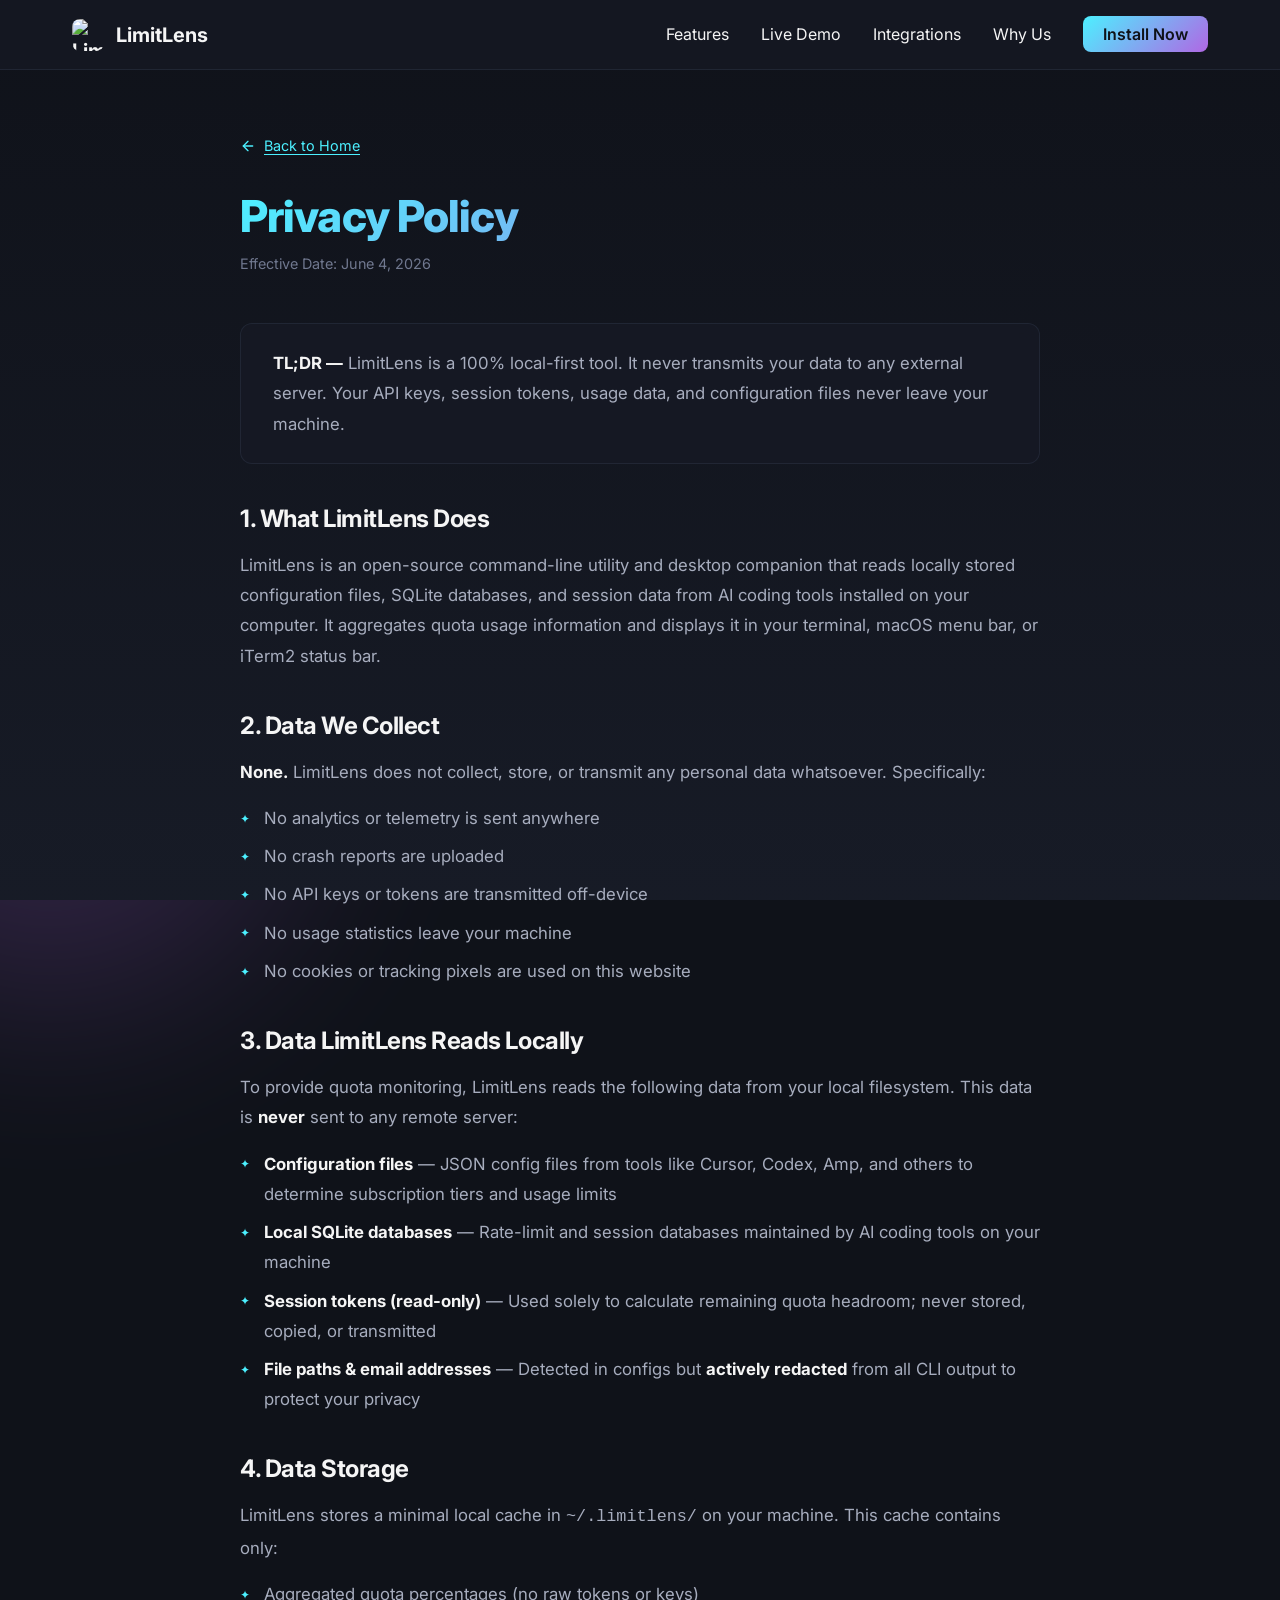
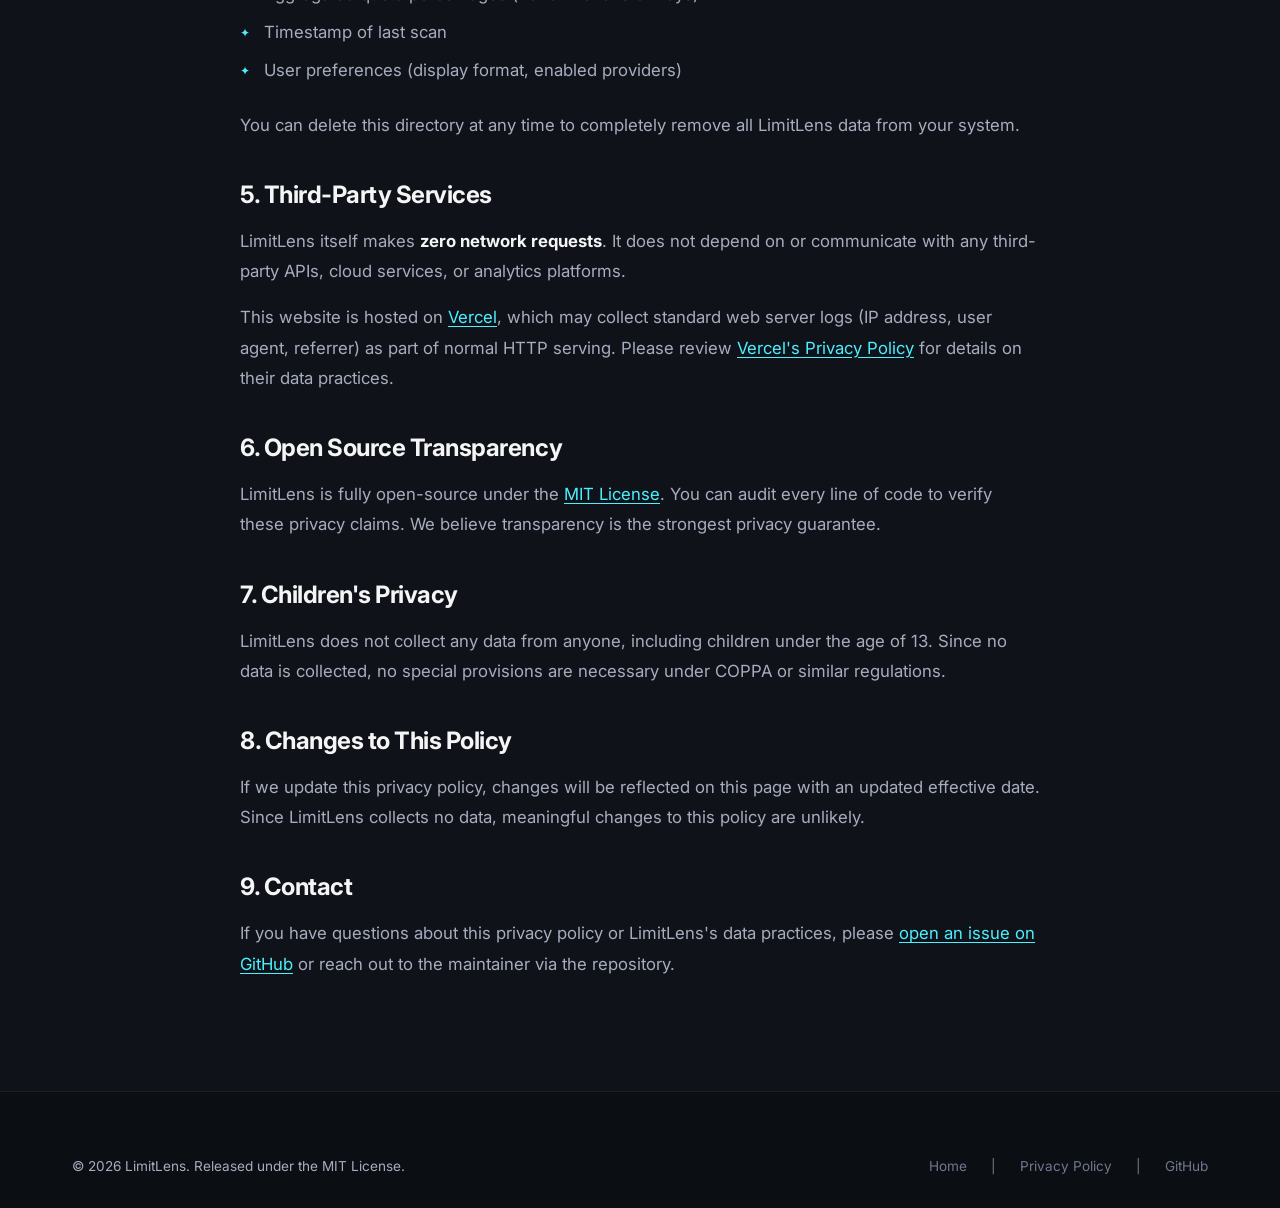
==== site/privacy.html @ b3d262dd "feat: add landing page site/ + Vercel hosting + privacy policy - Add site/ directory with index.html" ====
<!DOCTYPE html>
<html lang="en">
<head>
  <meta charset="UTF-8">
  <meta name="viewport" content="width=device-width, initial-scale=1.0">
  <title>Privacy Policy — LimitLens</title>

  <!-- SEO Meta Tags -->
  <meta name="description" content="LimitLens Privacy Policy. Learn how LimitLens handles your data — spoiler: everything stays on your machine.">
  <meta name="robots" content="index, follow">

  <!-- Open Graph -->
  <meta property="og:type" content="website">
  <meta property="og:title" content="Privacy Policy — LimitLens">
  <meta property="og:description" content="LimitLens is a 100% local-first tool. No data leaves your machine. Read our full privacy policy.">

  <!-- Favicon -->
  <link rel="icon" type="image/png" href="assets/limitlens_logo.png">

  <!-- Stylesheets -->
  <link rel="stylesheet" href="style.css">

  <style>
    /* Privacy-page-specific styles */
    .privacy-page {
      padding-top: calc(var(--nav-height) + 4rem);
      padding-bottom: 6rem;
      min-height: 100vh;
    }
    .privacy-content {
      max-width: 800px;
      margin: 0 auto;
    }
    .privacy-content h1 {
      font-size: 2.75rem;
      font-weight: 800;
      margin-bottom: 0.5rem;
      background: var(--gradient-primary);
      -webkit-background-clip: text;
      -webkit-text-fill-color: transparent;
    }
    .privacy-content .effective-date {
      color: var(--text-muted);
      font-size: 0.9rem;
      margin-bottom: 3rem;
      display: block;
    }
    .privacy-content h2 {
      font-size: 1.5rem;
      margin-top: 2.5rem;
      margin-bottom: 1rem;
      color: var(--text-primary);
      background: none;
      -webkit-background-clip: unset;
      -webkit-text-fill-color: unset;
    }
    .privacy-content p,
    .privacy-content li {
      color: var(--text-secondary);
      font-size: 1.05rem;
      line-height: 1.8;
      margin-bottom: 1rem;
    }
    .privacy-content ul {
      list-style: none;
      padding-left: 0;
      margin-bottom: 1.5rem;
    }
    .privacy-content li {
      padding-left: 1.5rem;
      position: relative;
      margin-bottom: 0.5rem;
    }
    .privacy-content li::before {
      content: "✦";
      position: absolute;
      left: 0;
      color: var(--accent-cyan);
      font-size: 0.75rem;
      top: 0.3rem;
    }
    .privacy-content strong {
      color: var(--text-primary);
    }
    .privacy-content a {
      color: var(--accent-cyan);
      text-decoration: underline;
      text-underline-offset: 3px;
    }
    .privacy-content a:hover {
      opacity: 0.8;
    }
    .privacy-highlight {
      background: var(--bg-glass);
      border: 1px solid var(--border-glass);
      border-radius: 12px;
      padding: 1.5rem 2rem;
      margin: 2rem 0;
      backdrop-filter: blur(8px);
      -webkit-backdrop-filter: blur(8px);
    }
    .privacy-highlight p {
      margin-bottom: 0;
    }
    .back-link {
      display: inline-flex;
      align-items: center;
      gap: 0.5rem;
      color: var(--text-muted);
      font-size: 0.9rem;
      margin-bottom: 2rem;
      transition: color 0.2s ease;
    }
    .back-link:hover {
      color: var(--accent-cyan);
    }
  </style>
</head>
<body>

  <!-- Background Orbs -->
  <div class="bg-orb orb-1"></div>
  <div class="bg-orb orb-2"></div>

  <!-- Navigation -->
  <nav class="navbar" id="navbar">
    <div class="container">
      <a href="/" class="nav-logo">
        <img src="assets/limitlens_logo.png" alt="LimitLens Logo">
        <span>LimitLens</span>
      </a>
      <ul class="nav-links" id="nav-links">
        <li><a href="/#features">Features</a></li>
        <li><a href="/#demo">Live Demo</a></li>
        <li><a href="/#integrations">Integrations</a></li>
        <li><a href="/#compare">Why Us</a></li>
        <li><a href="/#install" class="nav-btn">Install Now</a></li>
      </ul>
      <div class="menu-toggle" id="menu-toggle" aria-label="Toggle Menu" role="button" tabindex="0">
        <span></span>
        <span></span>
        <span></span>
      </div>
    </div>
  </nav>

  <!-- Privacy Policy Content -->
  <section class="privacy-page">
    <div class="container">
      <div class="privacy-content">

        <a href="/" class="back-link">
          <svg width="16" height="16" viewBox="0 0 24 24" fill="none" stroke="currentColor" stroke-width="2" stroke-linecap="round" stroke-linejoin="round"><line x1="19" y1="12" x2="5" y2="12"></line><polyline points="12 19 5 12 12 5"></polyline></svg>
          Back to Home
        </a>

        <h1>Privacy Policy</h1>
        <span class="effective-date">Effective Date: June 4, 2026</span>

        <div class="privacy-highlight">
          <p><strong>TL;DR —</strong> LimitLens is a 100% local-first tool. It never transmits your data to any external server. Your API keys, session tokens, usage data, and configuration files never leave your machine.</p>
        </div>

        <h2>1. What LimitLens Does</h2>
        <p>LimitLens is an open-source command-line utility and desktop companion that reads locally stored configuration files, SQLite databases, and session data from AI coding tools installed on your computer. It aggregates quota usage information and displays it in your terminal, macOS menu bar, or iTerm2 status bar.</p>

        <h2>2. Data We Collect</h2>
        <p><strong>None.</strong> LimitLens does not collect, store, or transmit any personal data whatsoever. Specifically:</p>
        <ul>
          <li>No analytics or telemetry is sent anywhere</li>
          <li>No crash reports are uploaded</li>
          <li>No API keys or tokens are transmitted off-device</li>
          <li>No usage statistics leave your machine</li>
          <li>No cookies or tracking pixels are used on this website</li>
        </ul>

        <h2>3. Data LimitLens Reads Locally</h2>
        <p>To provide quota monitoring, LimitLens reads the following data from your local filesystem. This data is <strong>never</strong> sent to any remote server:</p>
        <ul>
          <li><strong>Configuration files</strong> — JSON config files from tools like Cursor, Codex, Amp, and others to determine subscription tiers and usage limits</li>
          <li><strong>Local SQLite databases</strong> — Rate-limit and session databases maintained by AI coding tools on your machine</li>
          <li><strong>Session tokens (read-only)</strong> — Used solely to calculate remaining quota headroom; never stored, copied, or transmitted</li>
          <li><strong>File paths &amp; email addresses</strong> — Detected in configs but <strong>actively redacted</strong> from all CLI output to protect your privacy</li>
        </ul>

        <h2>4. Data Storage</h2>
        <p>LimitLens stores a minimal local cache in <code>~/.limitlens/</code> on your machine. This cache contains only:</p>
        <ul>
          <li>Aggregated quota percentages (no raw tokens or keys)</li>
          <li>Timestamp of last scan</li>
          <li>User preferences (display format, enabled providers)</li>
        </ul>
        <p>You can delete this directory at any time to completely remove all LimitLens data from your system.</p>

        <h2>5. Third-Party Services</h2>
        <p>LimitLens itself makes <strong>zero network requests</strong>. It does not depend on or communicate with any third-party APIs, cloud services, or analytics platforms.</p>
        <p>This website is hosted on <a href="https://vercel.com" target="_blank" rel="noopener">Vercel</a>, which may collect standard web server logs (IP address, user agent, referrer) as part of normal HTTP serving. Please review <a href="https://vercel.com/legal/privacy-policy" target="_blank" rel="noopener">Vercel's Privacy Policy</a> for details on their data practices.</p>

        <h2>6. Open Source Transparency</h2>
        <p>LimitLens is fully open-source under the <a href="https://github.com/salauddinn/limitlens/blob/main/LICENSE" target="_blank" rel="noopener">MIT License</a>. You can audit every line of code to verify these privacy claims. We believe transparency is the strongest privacy guarantee.</p>

        <h2>7. Children's Privacy</h2>
        <p>LimitLens does not collect any data from anyone, including children under the age of 13. Since no data is collected, no special provisions are necessary under COPPA or similar regulations.</p>

        <h2>8. Changes to This Policy</h2>
        <p>If we update this privacy policy, changes will be reflected on this page with an updated effective date. Since LimitLens collects no data, meaningful changes to this policy are unlikely.</p>

        <h2>9. Contact</h2>
        <p>If you have questions about this privacy policy or LimitLens's data practices, please <a href="https://github.com/salauddinn/limitlens/issues" target="_blank" rel="noopener">open an issue on GitHub</a> or reach out to the maintainer via the repository.</p>

      </div>
    </div>
  </section>

  <!-- Footer -->
  <footer class="footer">
    <div class="container">
      <div class="footer-bottom" style="border-top: none; padding-top: 0;">
        <p>&copy; 2026 LimitLens. Released under the MIT License.</p>
        <div class="footer-bottom-links">
          <a href="/">Home</a>
          <span style="color: var(--text-muted);">|</span>
          <a href="privacy.html">Privacy Policy</a>
          <span style="color: var(--text-muted);">|</span>
          <a href="https://github.com/salauddinn/limitlens" target="_blank" rel="noopener">GitHub</a>
        </div>
      </div>
    </div>
  </footer>

  <!-- Mobile menu toggle script -->
  <script>
    const menuToggle = document.getElementById('menu-toggle');
    const navLinks = document.getElementById('nav-links');
    if (menuToggle && navLinks) {
      menuToggle.addEventListener('click', () => navLinks.classList.toggle('active'));
    }
  </script>
</body>
</html>
---- site/style.css ----
/* LimitLens CSS Stylesheet
   Designed for premium dark mode with rich glassmorphism & accent glows. */

@import url('https://fonts.googleapis.com/css2?family=Inter:wght@300;400;500;600;700;800&family=JetBrains+Mono:wght@400;500;600&display=swap');

:root {
  /* Color Palette */
  --bg-primary: hsl(224, 25%, 8%);
  --bg-secondary: hsl(224, 25%, 12%);
  --bg-card: hsl(224, 22%, 15%);
  --bg-glass: hsla(224, 25%, 12%, 0.7);
  --border-glass: hsla(224, 20%, 30%, 0.3);
  --border-active: hsla(185, 100%, 65%, 0.5);
  
  --accent-cyan: hsl(185, 100%, 65%);
  --accent-purple: hsl(275, 70%, 65%);
  --accent-gold: hsl(40, 80%, 65%);
  --accent-red: hsl(355, 75%, 60%);
  --accent-green: hsl(145, 65%, 55%);
  
  --text-primary: hsl(0, 0%, 96%);
  --text-secondary: hsl(224, 15%, 70%);
  --text-muted: hsl(224, 12%, 50%);
  
  --gradient-primary: linear-gradient(135deg, var(--accent-cyan), var(--accent-purple));
  --gradient-dark: linear-gradient(180deg, var(--bg-primary), var(--bg-secondary));
  --glow-shadow: 0 0 30px hsla(185, 100%, 65%, 0.15);
  
  /* Typography */
  --font-sans: 'Inter', -apple-system, BlinkMacSystemFont, "Segoe UI", Roboto, Helvetica, Arial, sans-serif;
  --font-mono: 'JetBrains Mono', SFMono-Regular, Consolas, "Liberation Mono", Menlo, monospace;
  
  /* Layout */
  --container-width: 1200px;
  --nav-height: 70px;
}

/* Base resets & scrollbar */
* {
  box-sizing: border-box;
  margin: 0;
  padding: 0;
}

html {
  scroll-behavior: smooth;
  background-color: var(--bg-primary);
  color: var(--text-primary);
  font-family: var(--font-sans);
  font-size: 16px;
  line-height: 1.6;
}

body {
  min-height: 100vh;
  overflow-x: hidden;
  background: var(--gradient-dark);
  background-attachment: fixed;
}

/* Custom Scrollbar */
::-webkit-scrollbar {
  width: 10px;
}
::-webkit-scrollbar-track {
  background: var(--bg-primary);
}
::-webkit-scrollbar-thumb {
  background: var(--bg-card);
  border-radius: 5px;
  border: 2px solid var(--bg-primary);
}
::-webkit-scrollbar-thumb:hover {
  background: var(--text-muted);
}

a {
  color: inherit;
  text-decoration: none;
  transition: color 0.2s ease, opacity 0.2s ease;
}

/* Typography elements */
h1, h2, h3, h4 {
  font-weight: 700;
  line-height: 1.25;
  letter-spacing: -0.02em;
}

p {
  color: var(--text-secondary);
}

.container {
  max-width: var(--container-width);
  margin: 0 auto;
  padding: 0 2rem;
}

/* Helper sections */
.section {
  padding: 6rem 0;
}
.section-header {
  text-align: center;
  max-width: 650px;
  margin: 0 auto 4rem auto;
}
.section-header h2 {
  font-size: 2.5rem;
  margin-bottom: 1rem;
  background: var(--gradient-primary);
  -webkit-background-clip: text;
  -webkit-text-fill-color: transparent;
}
.section-header p {
  font-size: 1.125rem;
}

/* Interactive Navigation Bar */
.navbar {
  position: fixed;
  top: 0;
  left: 0;
  right: 0;
  height: var(--nav-height);
  background-color: var(--bg-glass);
  backdrop-filter: blur(12px);
  -webkit-backdrop-filter: blur(12px);
  border-bottom: 1px solid var(--border-glass);
  z-index: 1000;
  transition: background-color 0.3s ease;
}
.navbar .container {
  display: flex;
  justify-content: space-between;
  align-items: center;
  height: 100%;
}
.nav-logo {
  display: flex;
  align-items: center;
  gap: 0.75rem;
  font-weight: 700;
  font-size: 1.25rem;
}
.nav-logo img {
  width: 32px;
  height: 32px;
  border-radius: 8px;
}
.nav-links {
  display: flex;
  gap: 2rem;
  list-style: none;
  align-items: center;
}
.nav-links a:hover {
  color: var(--accent-cyan);
}
.nav-btn {
  background: var(--gradient-primary);
  color: hsl(224, 25%, 8%);
  padding: 0.5rem 1.25rem;
  border-radius: 8px;
  font-weight: 600;
  transition: transform 0.2s ease, box-shadow 0.2s ease;
}
.nav-btn:hover {
  transform: translateY(-2px);
  box-shadow: 0 4px 15px hsla(185, 100%, 65%, 0.3);
  color: hsl(224, 25%, 8%);
}
.menu-toggle {
  display: none;
  flex-direction: column;
  gap: 5px;
  cursor: pointer;
}
.menu-toggle span {
  width: 25px;
  height: 3px;
  background-color: var(--text-primary);
  border-radius: 3px;
  transition: 0.3s;
}

/* Background Radial Orbs */
.bg-orb {
  position: absolute;
  width: 500px;
  height: 500px;
  border-radius: 50%;
  filter: blur(100px);
  z-index: -1;
  pointer-events: none;
  opacity: 0.2;
}
.orb-1 {
  background: var(--accent-cyan);
  top: -100px;
  right: -100px;
}
.orb-2 {
  background: var(--accent-purple);
  top: 500px;
  left: -200px;
}

/* Hero Section */
.hero {
  position: relative;
  padding-top: calc(var(--nav-height) + 4rem);
  padding-bottom: 6rem;
  overflow: hidden;
}
.hero-grid {
  display: grid;
  grid-template-columns: 1.1fr 0.9fr;
  gap: 4rem;
  align-items: center;
}
.hero-content h1 {
  font-size: 3.75rem;
  font-weight: 800;
  line-height: 1.15;
  margin-bottom: 1.5rem;
}
.hero-content h1 span {
  background: var(--gradient-primary);
  -webkit-background-clip: text;
  -webkit-text-fill-color: transparent;
}
.hero-content p {
  font-size: 1.25rem;
  margin-bottom: 2.5rem;
  max-width: 540px;
}
.hero-ctas {
  display: flex;
  gap: 1rem;
  margin-bottom: 2rem;
}
.btn-primary {
  background: var(--gradient-primary);
  color: var(--bg-primary);
  padding: 0.85rem 2rem;
  border-radius: 10px;
  font-weight: 600;
  font-size: 1rem;
  display: inline-flex;
  align-items: center;
  gap: 0.5rem;
  box-shadow: 0 4px 20px hsla(185, 100%, 65%, 0.25);
  transition: transform 0.2s ease, box-shadow 0.2s ease;
}
.btn-primary:hover {
  transform: translateY(-2px);
  box-shadow: 0 6px 25px hsla(185, 100%, 65%, 0.4);
  color: var(--bg-primary);
}
.btn-secondary {
  border: 1px solid var(--border-glass);
  background-color: var(--bg-glass);
  color: var(--text-primary);
  padding: 0.85rem 2rem;
  border-radius: 10px;
  font-weight: 600;
  font-size: 1rem;
  display: inline-flex;
  align-items: center;
  gap: 0.5rem;
  transition: background-color 0.2s ease, border-color 0.2s ease, transform 0.2s ease;
}
.btn-secondary:hover {
  background-color: var(--bg-card);
  border-color: var(--text-muted);
  transform: translateY(-2px);
}
.hero-logo-container {
  display: flex;
  justify-content: center;
  align-items: center;
  position: relative;
}
.hero-logo-img {
  width: 80%;
  max-width: 320px;
  border-radius: 36px;
  box-shadow: var(--glow-shadow), 0 20px 40px rgba(0,0,0,0.5);
  animation: logoGlow 6s infinite ease-in-out;
}

@keyframes logoGlow {
  0%, 100% {
    box-shadow: 0 0 30px hsla(185, 100%, 65%, 0.15), 0 20px 40px rgba(0,0,0,0.5);
    transform: translateY(0);
  }
  50% {
    box-shadow: 0 0 45px hsla(275, 70%, 65%, 0.3), 0 20px 40px rgba(0,0,0,0.5);
    transform: translateY(-8px);
  }
}

/* Feature Cards Section */
.features-grid {
  display: grid;
  grid-template-columns: repeat(auto-fit, minmax(320px, 1fr));
  gap: 2rem;
}
.feature-card {
  background: var(--bg-glass);
  border: 1px solid var(--border-glass);
  border-radius: 16px;
  padding: 2.5rem;
  backdrop-filter: blur(8px);
  -webkit-backdrop-filter: blur(8px);
  transition: transform 0.3s ease, border-color 0.3s ease, box-shadow 0.3s ease;
  position: relative;
  overflow: hidden;
}
.feature-card::before {
  content: "";
  position: absolute;
  top: 0;
  left: 0;
  right: 0;
  height: 3px;
  background: var(--gradient-primary);
  opacity: 0;
  transition: opacity 0.3s ease;
}
.feature-card:hover {
  transform: translateY(-5px);
  border-color: var(--border-active);
  box-shadow: 0 10px 30px rgba(0,0,0,0.3);
}
.feature-card:hover::before {
  opacity: 1;
}
.feature-icon {
  font-size: 2.25rem;
  margin-bottom: 1.5rem;
  display: inline-block;
}
.feature-card h3 {
  font-size: 1.35rem;
  margin-bottom: 0.75rem;
}
.feature-card p {
  font-size: 0.95rem;
}

/* CLI Demo Section (Terminal View) */
.terminal-outer {
  background: var(--bg-secondary);
  border: 1px solid var(--border-glass);
  border-radius: 16px;
  overflow: hidden;
  box-shadow: 0 20px 45px rgba(0,0,0,0.4);
}
.terminal-header {
  background: hsl(224, 25%, 10%);
  padding: 1rem 1.5rem;
  display: flex;
  align-items: center;
  justify-content: space-between;
  border-bottom: 1px solid var(--border-glass);
}
.terminal-dots {
  display: flex;
  gap: 0.5rem;
}
.terminal-dot {
  width: 12px;
  height: 12px;
  border-radius: 50%;
}
.dot-red { background: var(--accent-red); }
.dot-yellow { background: var(--accent-gold); }
.dot-green { background: var(--accent-green); }

.terminal-title {
  color: var(--text-muted);
  font-family: var(--font-mono);
  font-size: 0.85rem;
}

/* Terminal Tabs */
.terminal-tabs {
  display: flex;
  background: hsl(224, 25%, 11%);
  border-bottom: 1px solid var(--border-glass);
}
.terminal-tab {
  padding: 0.75rem 1.5rem;
  font-family: var(--font-mono);
  font-size: 0.85rem;
  color: var(--text-muted);
  border-right: 1px solid var(--border-glass);
  cursor: pointer;
  background: transparent;
  border-top: 2px solid transparent;
  transition: all 0.2s ease;
}
.terminal-tab:hover {
  color: var(--text-primary);
  background: hsla(224, 25%, 15%, 0.4);
}
.terminal-tab.active {
  color: var(--accent-cyan);
  background: var(--bg-secondary);
  border-top-color: var(--accent-cyan);
  font-weight: 500;
}

.terminal-body {
  padding: 2rem;
  font-family: var(--font-mono);
  font-size: 0.95rem;
  line-height: 1.5;
  color: var(--text-primary);
  overflow-x: auto;
  min-height: 480px;
}
.terminal-content {
  display: none;
}
.terminal-content.active {
  display: block;
}

/* CLI Text Colors */
.cli-prompt { color: var(--accent-green); }
.cli-cmd { color: var(--text-primary); font-weight: 600; }
.cli-title { color: var(--accent-green); font-weight: bold; font-size: 1.2rem; }
.cli-header { color: var(--text-muted); margin-bottom: 1rem; border-bottom: 1px solid var(--border-glass); padding-bottom: 0.5rem; }
.cli-label { color: var(--text-secondary); }
.cli-pill {
  display: inline-block;
  padding: 0.15rem 0.5rem;
  border-radius: 4px;
  font-size: 0.8rem;
  font-weight: bold;
}
.cli-pill.action { background: hsla(185, 100%, 65%, 0.15); color: var(--accent-cyan); }
.cli-pill.expiring { background: hsla(275, 70%, 65%, 0.15); color: var(--accent-purple); }
.cli-pill.danger { background: hsla(355, 75%, 60%, 0.15); color: var(--accent-red); }

.cli-bar {
  display: inline-block;
  height: 8px;
  background: var(--bg-card);
  border-radius: 4px;
  width: 120px;
  margin: 0 10px;
  position: relative;
  overflow: hidden;
  vertical-align: middle;
}
.cli-bar-fill {
  height: 100%;
  border-radius: 4px;
}
.cli-bar-fill.green { background: var(--accent-green); }
.cli-bar-fill.yellow { background: var(--accent-gold); }
.cli-bar-fill.red { background: var(--accent-red); }

/* Integrations Section */
.integrations-grid {
  display: grid;
  grid-template-columns: repeat(auto-fill, minmax(280px, 1fr));
  gap: 1.5rem;
}
.integration-card {
  background: var(--bg-glass);
  border: 1px solid var(--border-glass);
  border-radius: 12px;
  padding: 1.5rem;
  display: flex;
  align-items: center;
  gap: 1.25rem;
  transition: all 0.3s ease;
}
.integration-card:hover {
  border-color: var(--accent-cyan);
  box-shadow: 0 4px 15px rgba(185, 100, 65, 0.1);
  transform: translateY(-2px);
}
.integration-icon {
  width: 48px;
  height: 48px;
  background: var(--bg-card);
  border-radius: 10px;
  display: flex;
  align-items: center;
  justify-content: center;
  font-size: 1.5rem;
  border: 1px solid var(--border-glass);
}
.integration-info h3 {
  font-size: 1.1rem;
  margin-bottom: 0.25rem;
}
.integration-meta {
  display: flex;
  gap: 0.5rem;
  align-items: center;
}
.badge-os {
  background: hsl(224, 25%, 10%);
  border: 1px solid var(--border-glass);
  color: var(--text-muted);
  font-size: 0.7rem;
  padding: 0.1rem 0.4rem;
  border-radius: 4px;
  font-weight: 500;
}

/* Comparison Table Section */
.comparison-wrapper {
  overflow-x: auto;
  border-radius: 16px;
  border: 1px solid var(--border-glass);
  background: var(--bg-glass);
  backdrop-filter: blur(8px);
}
.comparison-table {
  width: 100%;
  border-collapse: collapse;
  text-align: left;
  min-width: 750px;
}
.comparison-table th, .comparison-table td {
  padding: 1.25rem 1.5rem;
  border-bottom: 1px solid var(--border-glass);
}
.comparison-table th {
  background-color: hsl(224, 25%, 10%);
  font-weight: 600;
}
.comparison-table tbody tr:hover {
  background-color: hsla(224, 25%, 15%, 0.25);
}
.comparison-table td.feature-name {
  font-weight: 500;
}
.comparison-table td.highlight {
  background-color: hsla(185, 100%, 65%, 0.03);
  font-weight: 600;
  border-left: 1px solid hsla(185, 100%, 65%, 0.1);
  border-right: 1px solid hsla(185, 100%, 65%, 0.1);
}
.comparison-table th.highlight {
  border-left: 1px solid hsla(185, 100%, 65%, 0.1);
  border-right: 1px solid hsla(185, 100%, 65%, 0.1);
  background-color: hsla(185, 100%, 65%, 0.05);
  color: var(--accent-cyan);
}
.comp-icon {
  font-size: 1.15rem;
}
.comp-icon.yes { color: var(--accent-green); }
.comp-icon.no { color: var(--accent-red); }

/* Installation Section */
.install-section {
  position: relative;
  background: var(--bg-glass);
  border: 1px solid var(--border-glass);
  border-radius: 20px;
  padding: 4rem 2rem;
  text-align: center;
  overflow: hidden;
}
.install-section .orb-3 {
  position: absolute;
  width: 300px;
  height: 300px;
  background: var(--accent-purple);
  filter: blur(80px);
  top: 50%;
  left: 50%;
  transform: translate(-50%, -50%);
  opacity: 0.15;
  z-index: -1;
}
.install-tabs-nav {
  display: flex;
  justify-content: center;
  gap: 1rem;
  margin-bottom: 2rem;
}
.install-tab-btn {
  background: var(--bg-card);
  border: 1px solid var(--border-glass);
  color: var(--text-secondary);
  padding: 0.5rem 1.25rem;
  border-radius: 8px;
  font-size: 0.9rem;
  cursor: pointer;
  transition: all 0.2s ease;
  font-weight: 500;
}
.install-tab-btn:hover {
  color: var(--text-primary);
  border-color: var(--text-muted);
}
.install-tab-btn.active {
  background: var(--gradient-primary);
  color: var(--bg-primary);
  border-color: transparent;
  font-weight: 600;
}

.install-tab-content {
  display: none;
  max-width: 600px;
  margin: 0 auto;
}
.install-tab-content.active {
  display: block;
}

.code-box {
  background: var(--bg-secondary);
  border: 1px solid var(--border-glass);
  border-radius: 10px;
  padding: 1.25rem;
  display: flex;
  justify-content: space-between;
  align-items: center;
  font-family: var(--font-mono);
  font-size: 1rem;
  text-align: left;
  margin-bottom: 1.5rem;
}
.code-text {
  overflow-x: auto;
  white-space: nowrap;
  padding-right: 1rem;
}
.copy-btn {
  background: var(--bg-card);
  border: 1px solid var(--border-glass);
  color: var(--text-secondary);
  padding: 0.5rem;
  border-radius: 6px;
  cursor: pointer;
  display: flex;
  align-items: center;
  justify-content: center;
  transition: all 0.2s ease;
}
.copy-btn:hover {
  color: var(--text-primary);
  border-color: var(--text-muted);
}
.copy-btn svg {
  width: 18px;
  height: 18px;
}

/* Footer Section */
.footer {
  background: hsl(224, 25%, 6%);
  border-top: 1px solid var(--border-glass);
  padding: 4rem 0 2rem 0;
}
.footer-grid {
  display: grid;
  grid-template-columns: 1.5fr 1fr 1fr;
  gap: 4rem;
  margin-bottom: 3rem;
}
.footer-brand h3 {
  font-size: 1.35rem;
  margin-bottom: 0.75rem;
}
.footer-brand p {
  font-size: 0.95rem;
  max-width: 320px;
  margin-bottom: 1.5rem;
}
.footer-brand-logo {
  display: flex;
  align-items: center;
  gap: 0.75rem;
}
.footer-brand-logo img {
  width: 36px;
  height: 36px;
  border-radius: 9px;
}
.footer-links h4 {
  font-size: 1rem;
  margin-bottom: 1.25rem;
  text-transform: uppercase;
  letter-spacing: 0.05em;
  color: var(--text-muted);
}
.footer-links ul {
  list-style: none;
  display: flex;
  flex-direction: column;
  gap: 0.75rem;
}
.footer-links a {
  color: var(--text-secondary);
}
.footer-links a:hover {
  color: var(--accent-cyan);
}
.footer-bottom {
  border-top: 1px solid var(--border-glass);
  padding-top: 2rem;
  display: flex;
  justify-content: space-between;
  align-items: center;
  flex-wrap: wrap;
  gap: 1rem;
  font-size: 0.85rem;
  color: var(--text-muted);
}
.footer-bottom-links {
  display: flex;
  gap: 1.5rem;
}

/* Responsive Styles */
@media (max-width: 992px) {
  .hero-grid {
    grid-template-columns: 1fr;
    gap: 3rem;
    text-align: center;
  }
  .hero-content p {
    margin: 0 auto 2.5rem auto;
  }
  .hero-ctas {
    justify-content: center;
  }
  .footer-grid {
    grid-template-columns: 1fr 1fr;
  }
  .footer-brand {
    grid-column: span 2;
  }
}

@media (max-width: 768px) {
  html {
    font-size: 15px;
  }
  .section-header h2 {
    font-size: 2.2rem;
  }
  .nav-links {
    display: none;
    position: absolute;
    top: var(--nav-height);
    left: 0;
    right: 0;
    flex-direction: column;
    background-color: var(--bg-secondary);
    border-bottom: 1px solid var(--border-glass);
    padding: 2rem;
    gap: 1.5rem;
  }
  .nav-links.active {
    display: flex;
  }
  .menu-toggle {
    display: flex;
  }
  .footer-grid {
    grid-template-columns: 1fr;
    gap: 2rem;
  }
  .footer-brand {
    grid-column: span 1;
  }
  .footer-bottom {
    flex-direction: column;
    text-align: center;
  }
}
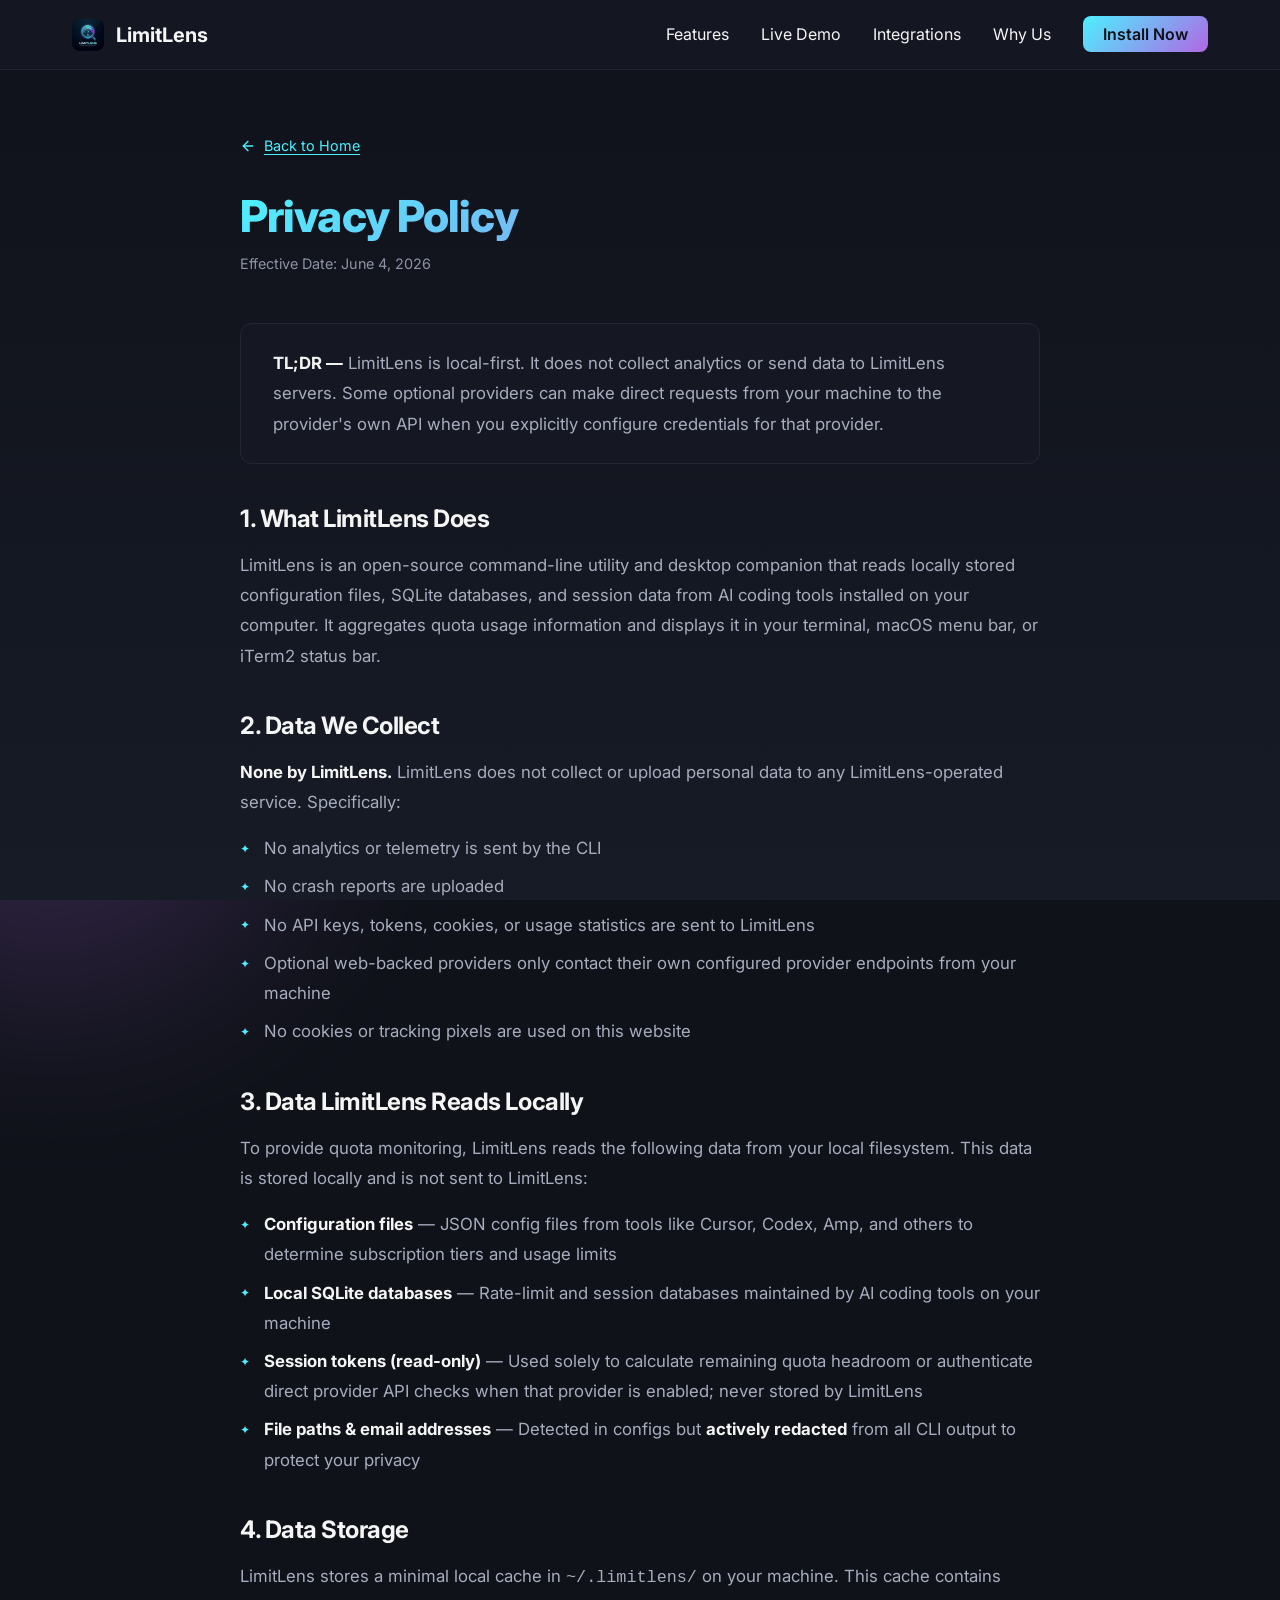
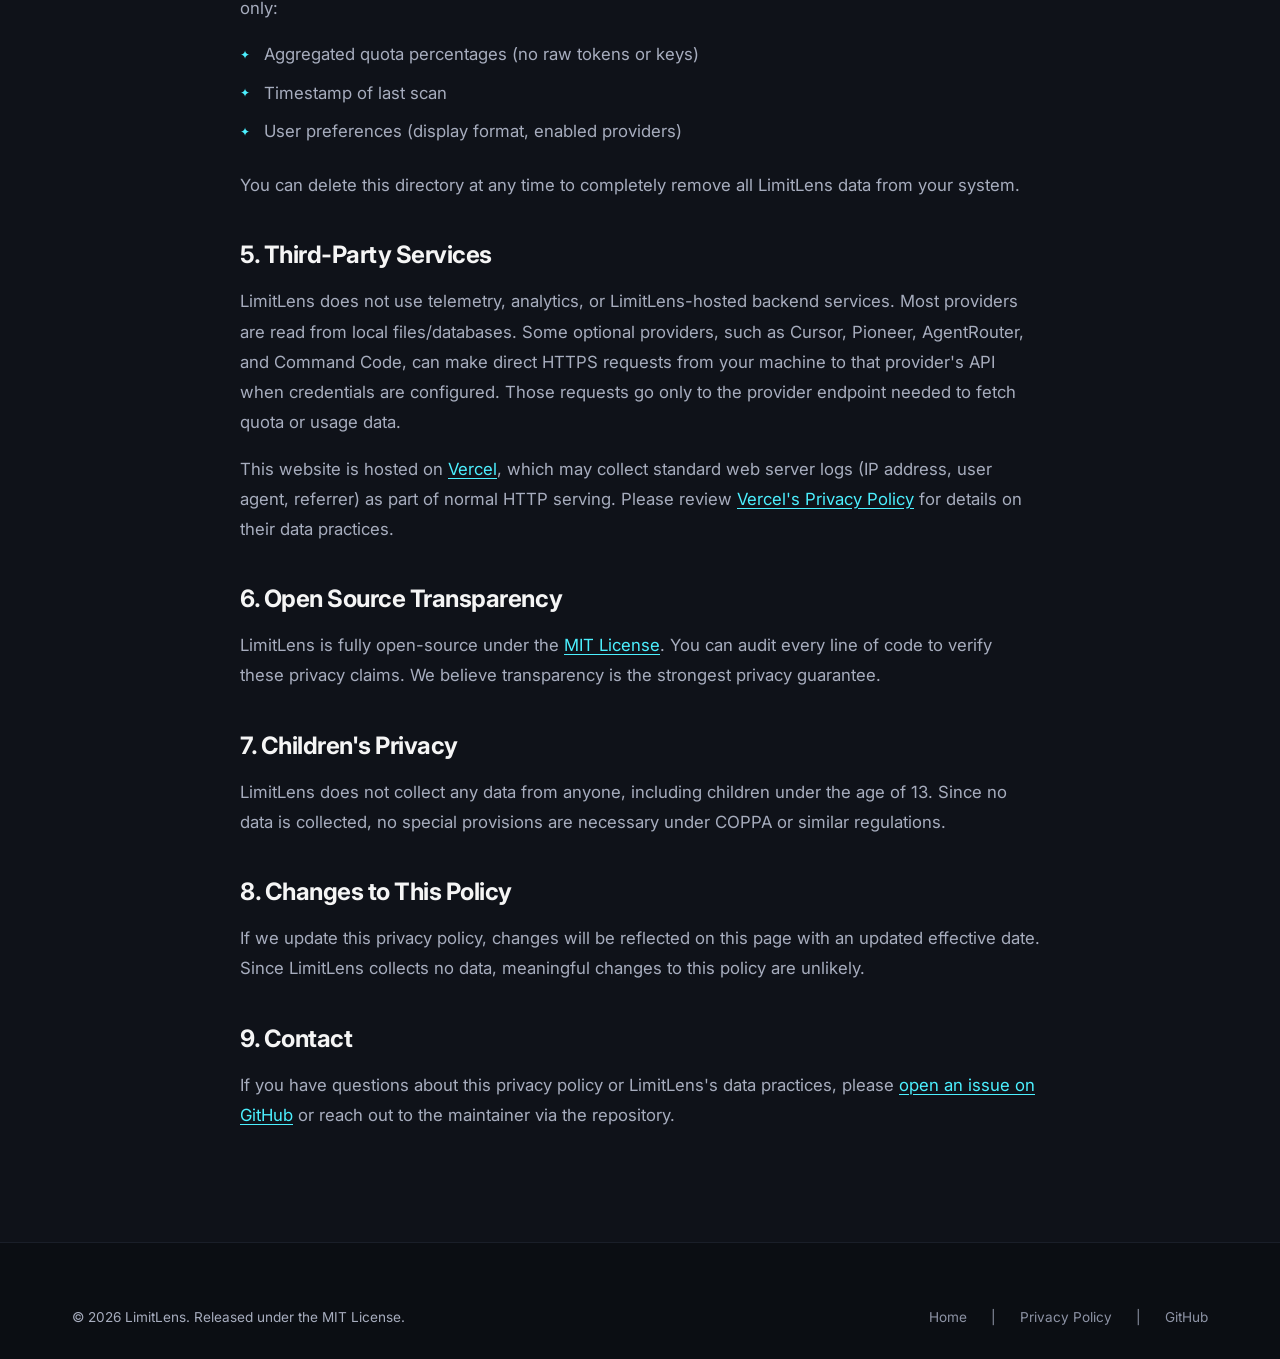
==== commit 23ce9ff3: "Update landing page for 1.3.1" ====
--- a/site/privacy.html
+++ b/site/privacy.html
@@ -6,13 +6,13 @@
   <title>Privacy Policy — LimitLens</title>
 
   <!-- SEO Meta Tags -->
-  <meta name="description" content="LimitLens Privacy Policy. Learn how LimitLens handles your data — spoiler: everything stays on your machine.">
+  <meta name="description" content="LimitLens Privacy Policy. Learn how LimitLens handles data with local-first storage and optional direct provider API checks.">
   <meta name="robots" content="index, follow">
 
   <!-- Open Graph -->
   <meta property="og:type" content="website">
   <meta property="og:title" content="Privacy Policy — LimitLens">
-  <meta property="og:description" content="LimitLens is a 100% local-first tool. No data leaves your machine. Read our full privacy policy.">
+  <meta property="og:description" content="LimitLens is local-first, uses no telemetry, and only contacts provider APIs when you configure those providers.">
 
   <!-- Favicon -->
   <link rel="icon" type="image/png" href="assets/limitlens_logo.png">
@@ -158,28 +158,28 @@
         <span class="effective-date">Effective Date: June 4, 2026</span>
 
         <div class="privacy-highlight">
-          <p><strong>TL;DR —</strong> LimitLens is a 100% local-first tool. It never transmits your data to any external server. Your API keys, session tokens, usage data, and configuration files never leave your machine.</p>
+          <p><strong>TL;DR —</strong> LimitLens is local-first. It does not collect analytics or send data to LimitLens servers. Some optional providers can make direct requests from your machine to the provider's own API when you explicitly configure credentials for that provider.</p>
         </div>
 
         <h2>1. What LimitLens Does</h2>
         <p>LimitLens is an open-source command-line utility and desktop companion that reads locally stored configuration files, SQLite databases, and session data from AI coding tools installed on your computer. It aggregates quota usage information and displays it in your terminal, macOS menu bar, or iTerm2 status bar.</p>
 
         <h2>2. Data We Collect</h2>
-        <p><strong>None.</strong> LimitLens does not collect, store, or transmit any personal data whatsoever. Specifically:</p>
+        <p><strong>None by LimitLens.</strong> LimitLens does not collect or upload personal data to any LimitLens-operated service. Specifically:</p>
         <ul>
-          <li>No analytics or telemetry is sent anywhere</li>
+          <li>No analytics or telemetry is sent by the CLI</li>
           <li>No crash reports are uploaded</li>
-          <li>No API keys or tokens are transmitted off-device</li>
-          <li>No usage statistics leave your machine</li>
+          <li>No API keys, tokens, cookies, or usage statistics are sent to LimitLens</li>
+          <li>Optional web-backed providers only contact their own configured provider endpoints from your machine</li>
           <li>No cookies or tracking pixels are used on this website</li>
         </ul>
 
         <h2>3. Data LimitLens Reads Locally</h2>
-        <p>To provide quota monitoring, LimitLens reads the following data from your local filesystem. This data is <strong>never</strong> sent to any remote server:</p>
+        <p>To provide quota monitoring, LimitLens reads the following data from your local filesystem. This data is stored locally and is not sent to LimitLens:</p>
         <ul>
           <li><strong>Configuration files</strong> — JSON config files from tools like Cursor, Codex, Amp, and others to determine subscription tiers and usage limits</li>
           <li><strong>Local SQLite databases</strong> — Rate-limit and session databases maintained by AI coding tools on your machine</li>
-          <li><strong>Session tokens (read-only)</strong> — Used solely to calculate remaining quota headroom; never stored, copied, or transmitted</li>
+          <li><strong>Session tokens (read-only)</strong> — Used solely to calculate remaining quota headroom or authenticate direct provider API checks when that provider is enabled; never stored by LimitLens</li>
           <li><strong>File paths &amp; email addresses</strong> — Detected in configs but <strong>actively redacted</strong> from all CLI output to protect your privacy</li>
         </ul>
 
@@ -193,7 +193,7 @@
         <p>You can delete this directory at any time to completely remove all LimitLens data from your system.</p>
 
         <h2>5. Third-Party Services</h2>
-        <p>LimitLens itself makes <strong>zero network requests</strong>. It does not depend on or communicate with any third-party APIs, cloud services, or analytics platforms.</p>
+        <p>LimitLens does not use telemetry, analytics, or LimitLens-hosted backend services. Most providers are read from local files/databases. Some optional providers, such as Cursor, Pioneer, AgentRouter, and Command Code, can make direct HTTPS requests from your machine to that provider's API when credentials are configured. Those requests go only to the provider endpoint needed to fetch quota or usage data.</p>
         <p>This website is hosted on <a href="https://vercel.com" target="_blank" rel="noopener">Vercel</a>, which may collect standard web server logs (IP address, user agent, referrer) as part of normal HTTP serving. Please review <a href="https://vercel.com/legal/privacy-policy" target="_blank" rel="noopener">Vercel's Privacy Policy</a> for details on their data practices.</p>
 
         <h2>6. Open Source Transparency</h2>
--- a/site/style.css
+++ b/site/style.css
@@ -20,7 +20,7 @@
   
   --text-primary: hsl(0, 0%, 96%);
   --text-secondary: hsl(224, 15%, 70%);
-  --text-muted: hsl(224, 12%, 50%);
+  --text-muted: hsl(224, 12%, 60%);
   
   --gradient-primary: linear-gradient(135deg, var(--accent-cyan), var(--accent-purple));
   --gradient-dark: linear-gradient(180deg, var(--bg-primary), var(--bg-secondary));
@@ -182,7 +182,17 @@
   height: 3px;
   background-color: var(--text-primary);
   border-radius: 3px;
-  transition: 0.3s;
+  transition: transform 0.3s ease, opacity 0.3s ease;
+}
+.menu-toggle.active span:nth-child(1) {
+  transform: translateY(8px) rotate(45deg);
+}
+.menu-toggle.active span:nth-child(2) {
+  opacity: 0;
+  transform: translateX(-10px);
+}
+.menu-toggle.active span:nth-child(3) {
+  transform: translateY(-8px) rotate(-45deg);
 }
 
 /* Background Radial Orbs */
@@ -756,7 +766,7 @@
     font-size: 2.2rem;
   }
   .nav-links {
-    display: none;
+    display: flex;
     position: absolute;
     top: var(--nav-height);
     left: 0;
@@ -764,11 +774,21 @@
     flex-direction: column;
     background-color: var(--bg-secondary);
     border-bottom: 1px solid var(--border-glass);
+    gap: 1.5rem;
+    
+    /* Smooth transition */
+    max-height: 0;
+    opacity: 0;
+    padding: 0 2rem;
+    overflow: hidden;
+    pointer-events: none;
+    transition: max-height 0.3s cubic-bezier(0.4, 0, 0.2, 1), opacity 0.25s ease, padding 0.3s ease;
+  }
+  .nav-links.active {
+    max-height: 350px;
+    opacity: 1;
     padding: 2rem;
-    gap: 1.5rem;
-  }
-  .nav-links.active {
-    display: flex;
+    pointer-events: auto;
   }
   .menu-toggle {
     display: flex;
@@ -785,3 +805,503 @@
     text-align: center;
   }
 }
+
+/* Scroll-driven Reveal Animations (Progressive Enhancement) */
+@media (prefers-reduced-motion: no-preference) {
+  @supports ((animation-timeline: view()) and (animation-range: entry)) {
+    @keyframes fadeInUp {
+      from {
+        opacity: 0;
+        transform: translateY(40px);
+      }
+      to {
+        opacity: 1;
+        transform: translateY(0);
+      }
+    }
+
+    .reveal-on-scroll {
+      animation: fadeInUp ease-out both;
+      animation-timeline: view();
+      animation-range: entry 10% entry 50%;
+    }
+  }
+
+  /* Fallback for browsers without native scroll-timeline support */
+  @supports not ((animation-timeline: view()) and (animation-range: entry)) {
+    .reveal-on-scroll {
+      opacity: 0;
+      transform: translateY(40px);
+      transition: opacity 0.8s cubic-bezier(0.25, 1, 0.5, 1), transform 0.8s cubic-bezier(0.25, 1, 0.5, 1);
+    }
+    .reveal-on-scroll.revealed {
+      opacity: 1;
+      transform: translateY(0);
+    }
+  }
+}
+
+/* macOS Menubar Showcase */
+.mac-showcase-container {
+  margin-top: 1.5rem;
+  width: 100%;
+}
+
+.mac-desktop-screen {
+  position: relative;
+  width: 100%;
+  height: 450px;
+  background: radial-gradient(circle at 80% 20%, rgba(255, 107, 107, 0.08) 0%, transparent 50%),
+              radial-gradient(circle at 20% 80%, rgba(135, 92, 255, 0.12) 0%, transparent 50%),
+              linear-gradient(135deg, #10121a 0%, #050608 100%);
+  border-radius: 10px;
+  overflow: hidden;
+  border: 1px solid rgba(255, 255, 255, 0.07);
+  box-shadow: 0 10px 25px rgba(0, 0, 0, 0.4), inset 0 0 20px rgba(0,0,0,0.3);
+  font-family: -apple-system, BlinkMacSystemFont, "SF Pro Text", "Segoe UI", Roboto, Helvetica, Arial, sans-serif;
+  text-align: left;
+}
+
+.mac-menubar {
+  height: 26px;
+  background: rgba(18, 22, 30, 0.65);
+  backdrop-filter: blur(15px);
+  -webkit-backdrop-filter: blur(15px);
+  border-bottom: 1px solid rgba(255, 255, 255, 0.05);
+  display: flex;
+  justify-content: space-between;
+  align-items: center;
+  padding: 0 10px;
+  color: rgba(255, 255, 255, 0.85);
+  font-size: 11px;
+  font-weight: 500;
+  user-select: none;
+  z-index: 10;
+}
+
+.mac-menubar-left,
+.mac-menubar-right {
+  display: flex;
+  align-items: center;
+}
+
+.mac-menubar-left {
+  gap: 12px;
+}
+
+.mac-menubar-right {
+  gap: 8px;
+}
+
+.mac-apple-logo {
+  font-size: 13px;
+  line-height: 1;
+  color: rgba(255, 255, 255, 0.9);
+}
+
+.mac-menu-item {
+  font-weight: 600;
+  color: rgba(255, 255, 255, 0.85);
+}
+
+.mac-status-pill {
+  background: rgba(255, 255, 255, 0.06);
+  border-radius: 4px;
+  padding: 1px 5px;
+  display: inline-flex;
+  align-items: center;
+  gap: 3px;
+  font-size: 9px;
+  color: rgba(255, 255, 255, 0.8);
+}
+
+.mac-emoji {
+  font-size: 10px;
+  line-height: 1;
+}
+
+.mac-mic-indicator {
+  background: #ff9f0a;
+  color: #000;
+  width: 13px;
+  height: 13px;
+  border-radius: 50%;
+  display: inline-flex;
+  align-items: center;
+  justify-content: center;
+  box-shadow: 0 0 5px rgba(255, 159, 10, 0.3);
+  line-height: 1;
+}
+
+.mac-sys-icon {
+  opacity: 0.7;
+  display: inline-flex;
+  align-items: center;
+  justify-content: center;
+}
+
+.mac-menubar-trigger {
+  position: relative;
+  display: inline-flex;
+  align-items: center;
+  justify-content: center;
+  padding: 2px 5px;
+  border-radius: 4px;
+  cursor: pointer;
+  transition: background-color 0.15s;
+}
+
+.mac-menubar-trigger:hover,
+.mac-menubar-trigger.active {
+  background-color: rgba(255, 255, 255, 0.12);
+}
+
+.mac-trigger-dot {
+  position: absolute;
+  top: 1px;
+  right: 1px;
+  width: 5px;
+  height: 5px;
+  border-radius: 50%;
+}
+
+.mac-trigger-dot.green {
+  background-color: #30d158;
+  box-shadow: 0 0 4px #30d158;
+}
+
+.mac-trigger-dot.yellow {
+  background-color: #ffd60a;
+  box-shadow: 0 0 4px #ffd60a;
+}
+
+.mac-time {
+  opacity: 0.75;
+  font-size: 10.5px;
+  margin-left: 2px;
+}
+
+/* Dropdown Menu Panel */
+.mac-dropdown-menu {
+  display: none;
+  position: absolute;
+  top: 28px;
+  right: 8px;
+  width: calc(100% - 16px);
+  max-width: 320px;
+  background: rgba(22, 28, 38, 0.85);
+  backdrop-filter: blur(20px);
+  -webkit-backdrop-filter: blur(20px);
+  border: 1px solid rgba(255, 255, 255, 0.08);
+  border-radius: 8px;
+  padding: 5px 0;
+  box-shadow: 0 10px 25px rgba(0, 0, 0, 0.5), 0 0 0 1px rgba(0, 0, 0, 0.3);
+  z-index: 15;
+  transform-origin: top right;
+  max-height: 410px;
+  overflow-y: auto;
+  scrollbar-width: thin;
+}
+
+.mac-dropdown-menu.open {
+  display: block;
+  animation: macDropdownOpen 0.15s cubic-bezier(0.16, 1, 0.3, 1);
+}
+
+@keyframes macDropdownOpen {
+  from {
+    opacity: 0;
+    transform: scale(0.97) translateY(-3px);
+  }
+  to {
+    opacity: 1;
+    transform: scale(1) translateY(0);
+  }
+}
+
+.mac-dropdown-divider {
+  height: 1px;
+  background: rgba(255, 255, 255, 0.06);
+  margin: 4px 0;
+}
+
+.mac-dropdown-group-title {
+  font-size: 9px;
+  color: rgba(255, 255, 255, 0.35);
+  padding: 2px 10px;
+  font-weight: 500;
+  user-select: none;
+}
+
+.mac-dropdown-item {
+  padding: 3px 10px;
+  display: flex;
+  align-items: center;
+  color: rgba(255, 255, 255, 0.8);
+  font-size: 9.5px;
+  line-height: 1.35;
+  user-select: none;
+}
+
+.mac-dropdown-item.clickable {
+  cursor: pointer;
+  font-weight: 500;
+}
+
+.mac-dropdown-item.clickable:hover {
+  background-color: #007aff;
+  color: #ffffff;
+}
+
+.mac-item-icon {
+  margin-right: 5px;
+  font-size: 11px;
+  display: inline-flex;
+  align-items: center;
+  justify-content: center;
+  width: 12px;
+}
+
+.mac-status-indicator {
+  width: 5px;
+  height: 5px;
+  border-radius: 50%;
+  margin-right: 6px;
+  flex-shrink: 0;
+}
+
+.mac-status-indicator.green {
+  background-color: #30d158;
+}
+
+.mac-status-indicator.yellow {
+  background-color: #ffd60a;
+}
+
+.mac-status-indicator.red {
+  background-color: #ff453a;
+}
+
+.mac-item-text-full {
+  font-weight: 500;
+}
+
+.mac-item-text {
+  font-family: var(--font-mono);
+  font-size: 9px;
+  white-space: nowrap;
+  overflow: hidden;
+  text-overflow: ellipsis;
+  width: 100%;
+}
+
+.mac-bar {
+  letter-spacing: -0.5px;
+  font-weight: 500;
+}
+
+.mac-bar.green {
+  color: #30d158;
+}
+
+.mac-bar.yellow {
+  color: #ffd60a;
+}
+
+.mac-bar.red {
+  color: #ff453a;
+}
+
+.mac-item-text .dim {
+  opacity: 0.45;
+}
+
+.mac-dropdown-menu::-webkit-scrollbar {
+  width: 4px;
+}
+.mac-dropdown-menu::-webkit-scrollbar-track {
+  background: transparent;
+}
+.mac-dropdown-menu::-webkit-scrollbar-thumb {
+  background: rgba(255, 255, 255, 0.12);
+  border-radius: 2px;
+}
+
+/* iTerm2 Widget Showcase */
+.iterm-showcase-container {
+  margin-top: 1.5rem;
+  width: 100%;
+}
+
+.iterm-window {
+  width: 100%;
+  border-radius: 8px;
+  overflow: hidden;
+  background-color: #12141a;
+  border: 1px solid rgba(255, 255, 255, 0.08);
+  box-shadow: 0 10px 25px rgba(0, 0, 0, 0.4);
+  font-family: var(--font-mono);
+  text-align: left;
+}
+
+.iterm-header {
+  height: 28px;
+  background-color: #1c1e24;
+  display: flex;
+  align-items: center;
+  padding: 0 12px;
+  position: relative;
+  border-bottom: 1px solid rgba(0, 0, 0, 0.15);
+}
+
+.iterm-dots {
+  display: flex;
+  gap: 6px;
+}
+
+.iterm-dot {
+  width: 10px;
+  height: 10px;
+  border-radius: 50%;
+}
+
+.iterm-dot.close { background-color: #ff5f56; }
+.iterm-dot.minimize { background-color: #ffbd2e; }
+.iterm-dot.zoom { background-color: #27c93f; }
+
+.iterm-title {
+  position: absolute;
+  left: 50%;
+  transform: translateX(-50%);
+  color: rgba(255, 255, 255, 0.5);
+  font-size: 11px;
+}
+
+.iterm-status-bar {
+  height: 24px;
+  background-color: #27292f;
+  border-bottom: 1px solid rgba(0, 0, 0, 0.12);
+  display: flex;
+  align-items: center;
+  padding: 0 10px;
+  font-size: 9.5px;
+  color: #c5cacc;
+  gap: 6px;
+  user-select: none;
+}
+
+.iterm-status-icon {
+  font-size: 10px;
+}
+
+.iterm-status-items {
+  display: flex;
+  align-items: center;
+  flex-wrap: nowrap;
+  overflow-x: auto;
+  gap: 4px;
+  width: 100%;
+}
+
+.iterm-status-items::-webkit-scrollbar {
+  display: none;
+}
+
+.iterm-status-item {
+  display: inline-flex;
+  align-items: center;
+  gap: 4px;
+  white-space: nowrap;
+}
+
+.iterm-status-dot {
+  width: 6px;
+  height: 6px;
+  border-radius: 50%;
+  flex-shrink: 0;
+}
+
+.iterm-status-dot.green {
+  background-color: #30d158;
+}
+
+.iterm-status-dot.yellow {
+  background-color: #ffd60a;
+}
+
+.iterm-status-text {
+  color: rgba(255, 255, 255, 0.85);
+}
+
+.iterm-status-sep {
+  opacity: 0.25;
+  margin-left: 3px;
+}
+
+.iterm-body {
+  padding: 12px;
+  font-size: 11px;
+  color: #a9b1d6;
+  display: flex;
+  flex-direction: column;
+  gap: 4px;
+  min-height: 80px;
+}
+
+.iterm-prompt {
+  color: var(--accent-cyan);
+}
+
+.iterm-cmd {
+  color: #fff;
+}
+
+.iterm-output {
+  color: #565f89;
+}
+
+.iterm-cursor {
+  display: inline-block;
+  width: 6px;
+  height: 12px;
+  background-color: #c0caf5;
+  animation: itermCursorBlink 1s infinite;
+  margin-top: 2px;
+  vertical-align: middle;
+}
+
+@keyframes itermCursorBlink {
+  50% { opacity: 0; }
+}
+
+
+/* Live Demo Section */
+.live-demo-grid {
+  display: grid;
+  grid-template-columns: 1fr 1fr;
+  gap: 2rem;
+}
+
+@media (max-width: 768px) {
+  .live-demo-grid {
+    grid-template-columns: 1fr;
+  }
+}
+
+.live-demo-card {
+  background: rgba(255, 255, 255, 0.03);
+  border: 1px solid rgba(255, 255, 255, 0.07);
+  border-radius: 12px;
+  padding: 1.25rem;
+  display: flex;
+  flex-direction: column;
+  gap: 1rem;
+}
+
+.live-demo-label {
+  font-size: 0.78rem;
+  font-weight: 600;
+  color: rgba(255, 255, 255, 0.45);
+  text-transform: uppercase;
+  letter-spacing: 0.08em;
+}
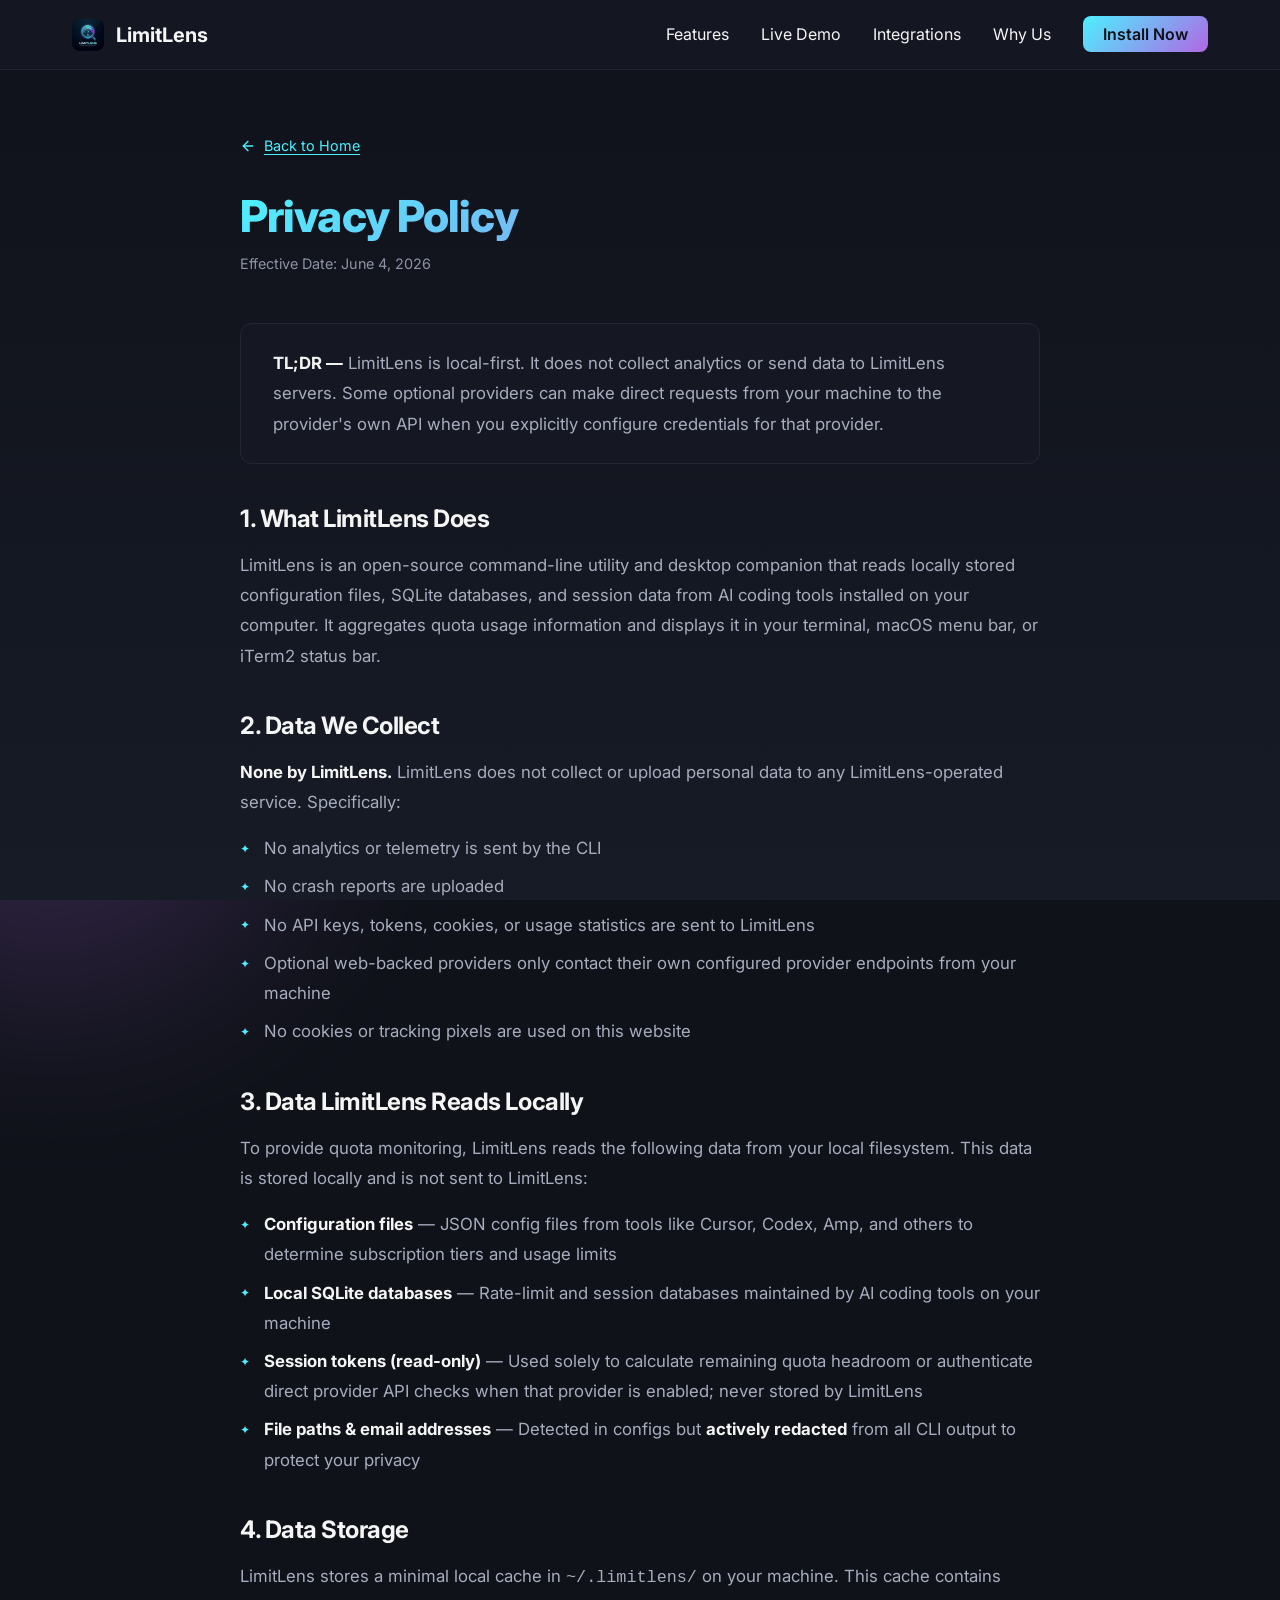
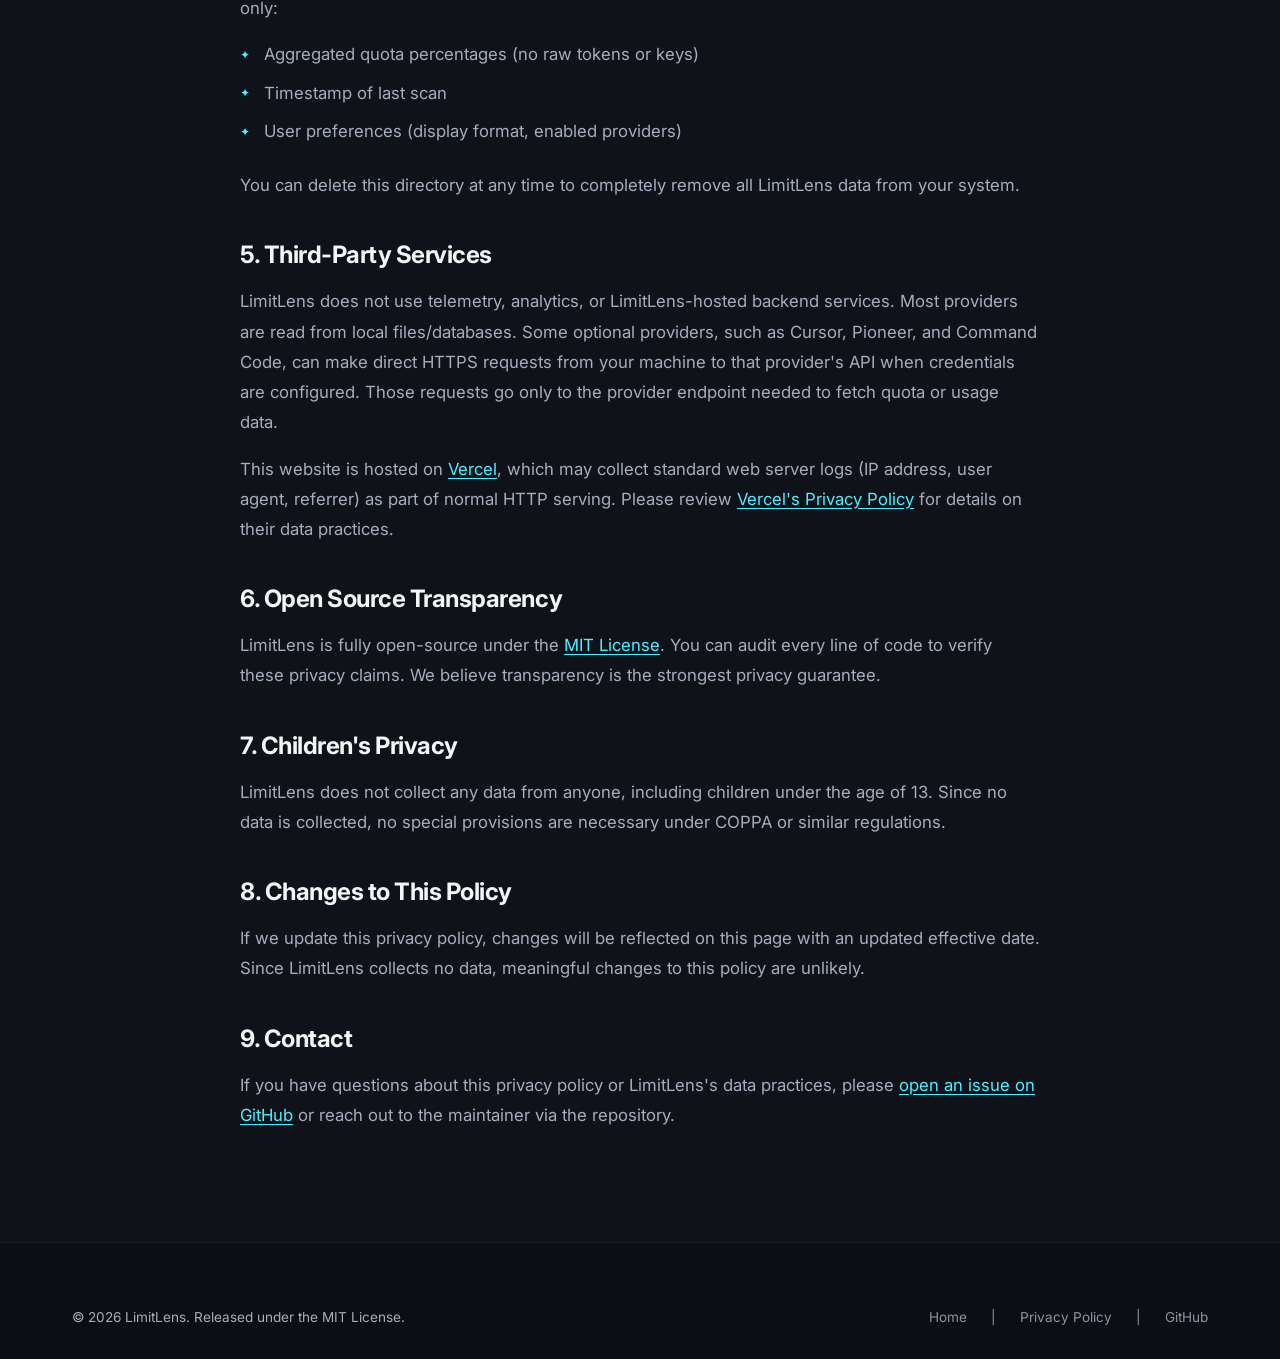
==== commit da301895: "Remove AgentRouter provider support" ====
--- a/site/privacy.html
+++ b/site/privacy.html
@@ -193,7 +193,7 @@
         <p>You can delete this directory at any time to completely remove all LimitLens data from your system.</p>
 
         <h2>5. Third-Party Services</h2>
-        <p>LimitLens does not use telemetry, analytics, or LimitLens-hosted backend services. Most providers are read from local files/databases. Some optional providers, such as Cursor, Pioneer, AgentRouter, and Command Code, can make direct HTTPS requests from your machine to that provider's API when credentials are configured. Those requests go only to the provider endpoint needed to fetch quota or usage data.</p>
+        <p>LimitLens does not use telemetry, analytics, or LimitLens-hosted backend services. Most providers are read from local files/databases. Some optional providers, such as Cursor, Pioneer, and Command Code, can make direct HTTPS requests from your machine to that provider's API when credentials are configured. Those requests go only to the provider endpoint needed to fetch quota or usage data.</p>
         <p>This website is hosted on <a href="https://vercel.com" target="_blank" rel="noopener">Vercel</a>, which may collect standard web server logs (IP address, user agent, referrer) as part of normal HTTP serving. Please review <a href="https://vercel.com/legal/privacy-policy" target="_blank" rel="noopener">Vercel's Privacy Policy</a> for details on their data practices.</p>
 
         <h2>6. Open Source Transparency</h2>
